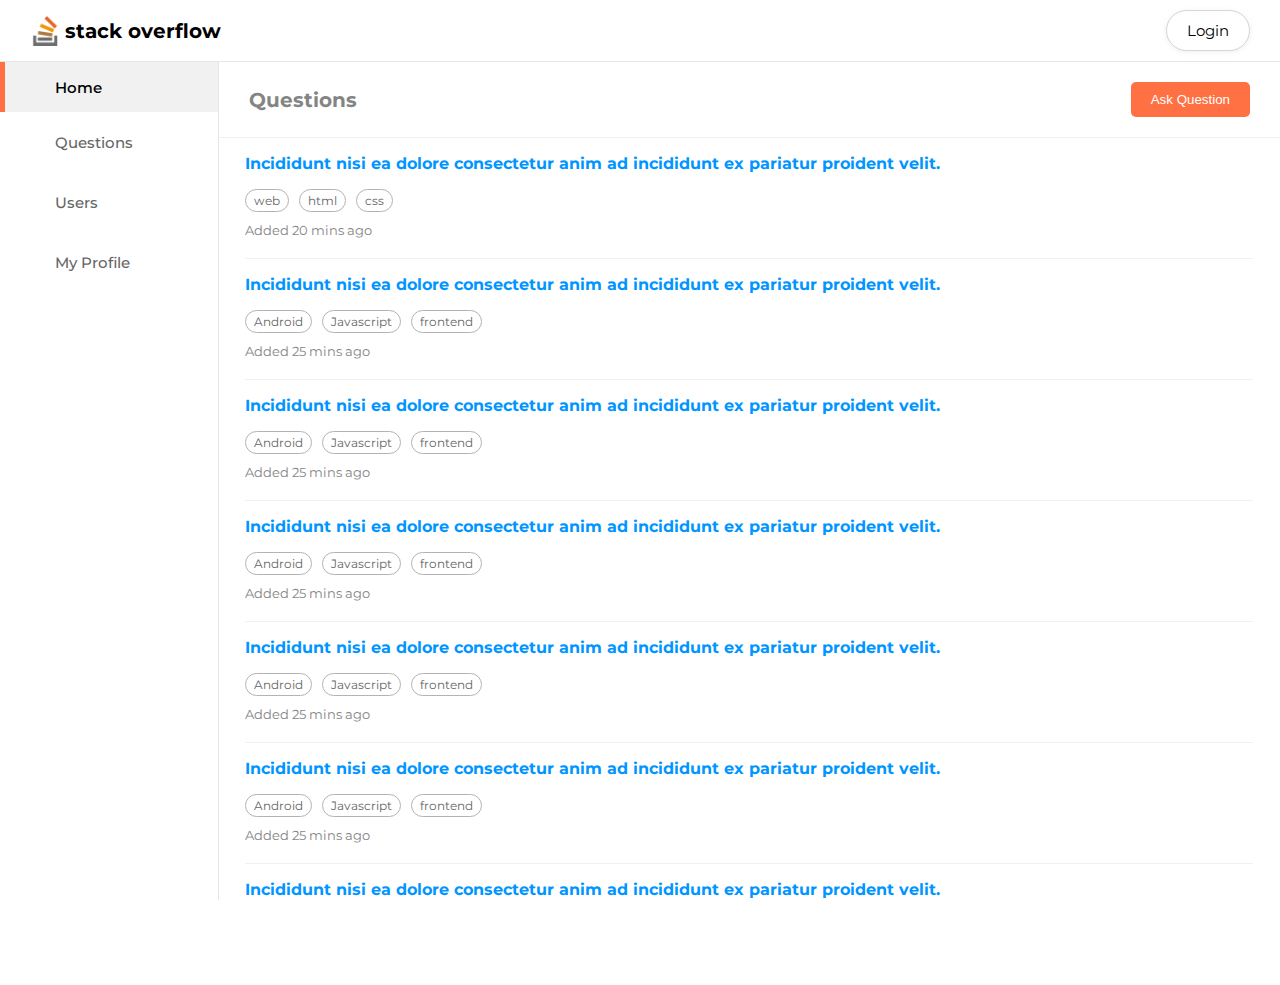
==== UI/index.html @ 1d4afc62 "[Feature #162620129] Added more sample questions" ====
<!DOCTYPE html>
    <head>
        <meta charset="utf-8">
        <meta http-equiv="X-UA-Compatible" content="IE=edge">
        <title>Stack Overflow Lite</title>
        <link rel="icon" type="image/png" href="/UI/images/logo.png" sizes="196x196">
        <meta name="viewport" content="width=device-width, initial-scale=1">

        <link rel="stylesheet" href="/UI/css/main.css">
        <link href="https://fonts.googleapis.com/css?family=Montserrat" rel="stylesheet">
        <link rel="stylesheet" href="https://use.fontawesome.com/releases/v5.5.0/css/all.css" integrity="sha384-B4dIYHKNBt8Bc12p+WXckhzcICo0wtJAoU8YZTY5qE0Id1GSseTk6S+L3BlXeVIU" crossorigin="anonymous">
    </head>

    <body>
        <div class="parent-dashboard flex flex-column fh fw">

            <div class="navbar fw box flex">
                <a class="nav-logo flex" href="#"> 
                    <img src="/UI/images/logo.png" alt="logo"> 
                    <span>Stack Overflow</span>
                </a>

                <a class="navbar-login" href="login.html">Login</a>
            </div>

           <div class="dashboard-container fw flex flex-row">
                <div class="side-nav fh">
                    <ul class="grid box">
                        <li class="side-nav-item nav-item-active">
                            <i class="fas fa-home"></i>
                            <span>Home</span>
                        </li>
    
                        <li class="side-nav-item">
                            <i class="fas fa-question-circle"></i>
                            <span>Questions</span>
                        </li>
    
                        <li class="side-nav-item">
                            <i class="fas fa-user"></i>
                            <span>Users</span>
                        </li>
    
                        <li class="side-nav-item">
                            <i class="fas fa-user-circle"></i>
                            <span>My Profile</span>
                        </li>
                    </ul>
                </div>

                <div class="dashboard box flex flex-column">
                    <div class="questions-bar flex flex-row fw box">
                        <span id="questions-title">Questions</span>
                        <button class="box" id="ask-question">Ask Question</button>
                    </div>

                    <div class="questions-container flex flex-column">
                        <div class="question-row">
                            <div class="question-details flex flex-column">
                                <p class="question-title">Incididunt nisi ea dolore consectetur anim ad incididunt ex pariatur proident velit.</p>
    
                                <div class="question-tags flex flex-row">
                                    <div class="question-tags flex flex-row">
                                        <span class="tag">web</span>
                                        <span class="tag">html</span>
                                        <span class="tag">css</span>
                                    </div>
                                </div>
    
                                <span class="question-time">Added 20 mins ago</span>
                            </div>
    
                            <div class="question-stats">
    
                            </div>
                        </div>

                        <div class="question-row">
                            <div class="question-details flex flex-column">
                                <p class="question-title">Incididunt nisi ea dolore consectetur anim ad incididunt ex pariatur proident velit.</p>
    
                                <div class="question-tags flex flex-row">
                                    <span class="tag">Android</span>
                                    <span class="tag">Javascript</span>
                                    <span class="tag">frontend</span>
                                </div>
    
                                <span class="question-time">Added 25 mins ago</span>
                            </div>
    
                            <div class="question-stats">
                                
                            </div>
                        </div>

                        <div class="question-row">
                            <div class="question-details flex flex-column">
                                <p class="question-title">Incididunt nisi ea dolore consectetur anim ad incididunt ex pariatur proident velit.</p>
    
                                <div class="question-tags flex flex-row">
                                    <span class="tag">Android</span>
                                    <span class="tag">Javascript</span>
                                    <span class="tag">frontend</span>
                                </div>
    
                                <span class="question-time">Added 25 mins ago</span>
                            </div>
    
                            <div class="question-stats">
                                
                            </div>
                        </div>

                        <div class="question-row">
                            <div class="question-details flex flex-column">
                                <p class="question-title">Incididunt nisi ea dolore consectetur anim ad incididunt ex pariatur proident velit.</p>
    
                                <div class="question-tags flex flex-row">
                                    <span class="tag">Android</span>
                                    <span class="tag">Javascript</span>
                                    <span class="tag">frontend</span>
                                </div>
    
                                <span class="question-time">Added 25 mins ago</span>
                            </div>
    
                            <div class="question-stats">
                                
                            </div>
                        </div>

                        <div class="question-row">
                            <div class="question-details flex flex-column">
                                <p class="question-title">Incididunt nisi ea dolore consectetur anim ad incididunt ex pariatur proident velit.</p>
    
                                <div class="question-tags flex flex-row">
                                    <span class="tag">Android</span>
                                    <span class="tag">Javascript</span>
                                    <span class="tag">frontend</span>
                                </div>
    
                                <span class="question-time">Added 25 mins ago</span>
                            </div>
    
                            <div class="question-stats">
                                
                            </div>
                        </div>

                        <div class="question-row">
                            <div class="question-details flex flex-column">
                                <p class="question-title">Incididunt nisi ea dolore consectetur anim ad incididunt ex pariatur proident velit.</p>
    
                                <div class="question-tags flex flex-row">
                                    <span class="tag">Android</span>
                                    <span class="tag">Javascript</span>
                                    <span class="tag">frontend</span>
                                </div>
    
                                <span class="question-time">Added 25 mins ago</span>
                            </div>
    
                            <div class="question-stats">
                                
                            </div>
                        </div>

                        <div class="question-row">
                            <div class="question-details flex flex-column">
                                <p class="question-title">Incididunt nisi ea dolore consectetur anim ad incididunt ex pariatur proident velit.</p>
    
                                <div class="question-tags flex flex-row">
                                    <span class="tag">Android</span>
                                    <span class="tag">Javascript</span>
                                    <span class="tag">frontend</span>
                                </div>
    
                                <span class="question-time">Added 25 mins ago</span>
                            </div>
    
                            <div class="question-stats">
                                
                            </div>
                        </div>
                    </div>
                </div>
           </div>
            
        </div>
    </body>
</html>
---- UI/css/main.css ----
html {
    margin: 0;
    padding: 0;
    height: 100%;
    overflow: hidden;
}

body {
    margin: 0;
    padding: 0;
    height: 100%;
    overflow: hidden;
    font-family: 'Montserrat', sans-serif;
}

/* .card {
    background: white;
    box-shadow: 2px 2px 2px 0 rgba(0, 0, 0, 0.171);
    border-radius: 3px;
} */

.flex {
    display: flex;
}

.grid {
    display: grid;
}

.flex-row {
    flex-direction: row;
}

.flex-column {
    flex-direction: column;
}

.fh {
    height: 100%;
}

.fw {
    width: 100%;
}

.box {
    box-sizing: border-box;
}

.landing-page {
    height: 100vh;
    width: 100%;
    display: flex;
    flex-direction: row;
}

#register-illustration {
    height: 100%;
    flex: 60%;
    padding: 100px;
    box-sizing: border-box;
}

#register-illustration img {
    width: 100%;
    margin: auto;
}

.landing-details {
    flex: 40%;
    height: 100%;
    padding: 10px;
    display: flex;
    flex-direction: column;
    justify-content: center;
    /* background-color: #f1f1f1; */
    box-sizing: border-box;
    overflow: hidden;
}

.landing-details-logo {
    display: flex;
    flex-direction: row;
    align-items: center;
    height: fit-content;
}

.landing-details-logo img {
    width: 30px;
    height: 30px;
}

.landing-details-logo span {
    height: fit-content;
    line-height: 0.5em;
    flex: 1;
    margin-left: 10px;
    font-size: 25px;
    font-weight: bold;
    color: #0095ff
}

.landing-details p {
    color: #666666;
    line-height: 1.5em;
    margin: 30px 20px 30px 0;
}

.details-form {
    width: 100%;
    display: grid;
}

.details-form-title {
    font-weight: bold;
    margin: 0 auto 15px auto;
    text-transform: capitalize;
    opacity: 0.9;
}

.form-input {
    padding: 5px;
    margin: 5px;
    box-sizing: border-box;
    display: flex;
    align-items: center;
    color: #666666;
    border-bottom: 1px solid #e6e6e6;
}

.form-input i {
    font-size: 20px;
    opacity: 0.8;
}

.form-input input {
    padding: 5px;
    font-size: 15px;
    margin-left: 10px;
    background: none;
    border: none;
    flex: 1;
}

.form-input input:focus{
    outline: none;
}

.form-input:last-child {
    border-bottom: none;
}

.landing-card {
    width: 85%;
    padding: 20px 10px;
    box-sizing: border-box;
    display: grid;
    background: white;
    box-shadow: 0 0 10px 2px rgba(0, 0, 0, 0.171);
    border-radius: 3px;
}

.details-form button {
    margin-top: 10px;
    padding: 10px;
    box-sizing: border-box;
    color: white;
    background: #0095ff;
    border: none;
    border-radius: 0.25rem;
    font-weight: bold;
}

.details-form button:hover {
    opacity: 0.9;
}

.details-form-account {
    margin-top: 20px;
    margin-right: auto;
    margin-left: auto;
    font-size: 15px;
    color: #666666;
}

.details-form-account a {
    text-decoration: none;
    color: #0095ff;
    font-weight: bold;
}

.navbar {
    height: 70px;
    padding: 10px;
    align-items: center;
    z-index: 5;
    border-bottom: 1px solid #e6e6e6;
    /* box-shadow: 5px 0 5px 2px rgba(0, 0, 0, 0.144); */
}

.nav-logo {
    align-items: center;
    text-decoration: none;
    flex: 1;
    margin-left: 20px;
}

.nav-logo img {
    height: 30px;
    width: 30px;
}

.nav-logo span {
    margin-left: 5px;
    font-size: 20px;
    color: black;
    font-weight: bold;
    text-transform: lowercase;
}

.navbar-login {
    border-width: 1px;
    border-style: solid;
    border-color: rgb(214, 212, 212);
    border-image: initial;
    border-radius: 50px;
    margin-right: 20px;
    padding: 10px 20px;
    background: white;
    font-weight: 400;
    font-size: 15px;
    color: black;
    text-decoration: none;
    box-shadow: rgba(165, 147, 147, 0) 0px 3px 1px -2px, rgba(181, 168, 168, 0) 0px 2px 2px 0px, rgba(162, 150, 150, 0.15) 0px 1px 5px 0px;
}

.dashboard-container {
    flex: 1;
}

.side-nav {
    width: 17%;
    border-right: 1px solid #e6e6e6;
    /* box-shadow: 0 8px 5px 3px rgba(0, 0, 0, 0.144); */
}

.side-nav ul {
    list-style: none;
    width: 100%;
    margin: 0;
    padding: 0;
}

.side-nav-item {
    width: 100%;
    height: 50px;
    margin: 5px 0;
    padding: 10px;
    box-sizing: border-box;
    display: flex;
    flex-direction: row;
    align-items: center;
    color: #666666;
    font-weight: 500;
    border-left: 5px solid white;
}

.side-nav ul > li:first-child {
    margin: 0;
}

.side-nav-item i {
    font-size: 20px;
    width: 30px;
    opacity: 0.6;
}

.side-nav-item span {
    text-transform: capitalize;
    margin-left: 10px;
    font-size: 15px;
    flex: 1;
}

.side-nav-item:hover {
    background-color: rgb(244, 247, 249);
}

.nav-item-active {
    color: black;
    border-left: 5px solid #ff7043;
    background-color: #f1f1f1;
    font-weight: 550;
}

.nav-item-active > i {
    color: black;
    opacity: 1;
}

.dashboard {
    flex: 1;
    height: 100%;
    width: 100%;
    overflow-y: scroll;
}

.questions-bar {
    padding: 20px 30px;
    align-items: center;
    height: fit-content;
    border-bottom: 1px solid #f2f2f2;
}

#questions-title {
    font-size: 20px;
    opacity: 0.8;
    color: #666666;
    font-weight: bold;
    flex: 1;
}

#ask-question {
    background-color: #ff7043;
    padding: 10px 20px;
    border-radius: 5px;
    color: white;
    border: none;
    height: fit-content;
}

#ask-question:hover {
    background-color: #f4511e;
}

.question-row {
    width: 95%;
    height: fit-content;
    margin: 0 auto;
    padding-bottom: 20px;
    border-bottom: 1px solid #f1f1f1;
}

.question-details {
    flex: 1;
}

.question-title {
    color: #0095ff;
    font-weight: bold;
    font-size: 16px;
    height: fit-content;
}

.tag {
    font-size: 12px;
    color: #666666;
    border: 1px solid #b3b3b3;
    margin: 0 5px;
    padding: 3px 8px;
    border-radius: 50px;
}

.tag:first-child {
    margin-left: 0;
}

.question-time {
    font-size: 13px;
    color: #666666;
    opacity: 0.8;
    margin-top: 10px;
}
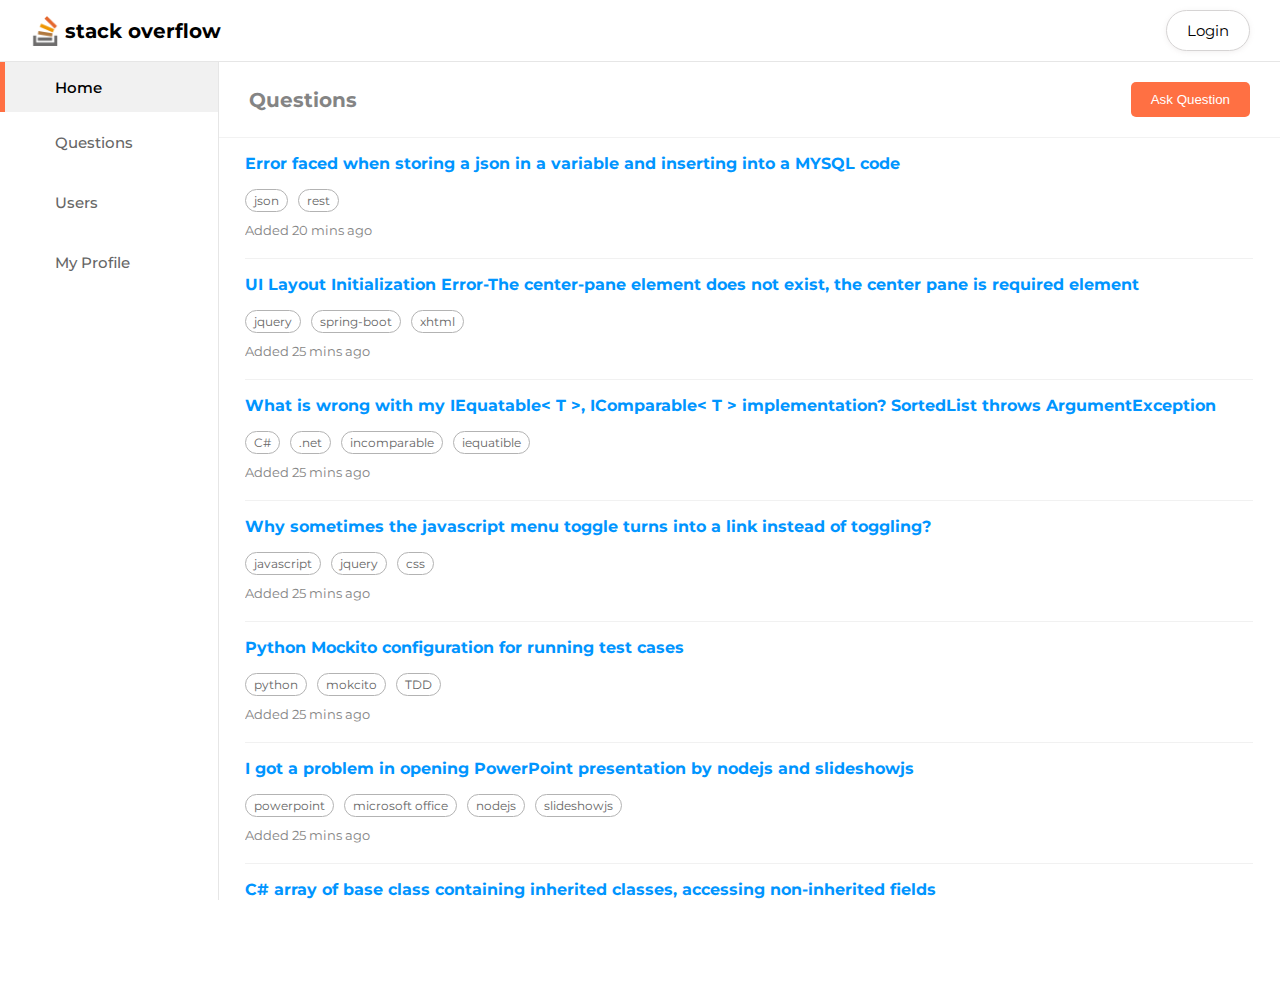
==== commit 7cbcfb34: "[Feature #162620129] Updated sample questions" ====
--- a/UI/index.html
+++ b/UI/index.html
@@ -57,32 +57,28 @@
                     <div class="questions-container flex flex-column">
                         <div class="question-row">
                             <div class="question-details flex flex-column">
-                                <p class="question-title">Incididunt nisi ea dolore consectetur anim ad incididunt ex pariatur proident velit.</p>
+                                <p class="question-title">Error faced when storing a json in a variable and inserting into a MYSQL code</p>
     
                                 <div class="question-tags flex flex-row">
                                     <div class="question-tags flex flex-row">
-                                        <span class="tag">web</span>
-                                        <span class="tag">html</span>
-                                        <span class="tag">css</span>
+                                        <span class="tag">json</span>
+                                        <span class="tag">rest</span>
                                     </div>
                                 </div>
     
                                 <span class="question-time">Added 20 mins ago</span>
                             </div>
     
-                            <div class="question-stats">
-    
-                            </div>
                         </div>
 
                         <div class="question-row">
                             <div class="question-details flex flex-column">
-                                <p class="question-title">Incididunt nisi ea dolore consectetur anim ad incididunt ex pariatur proident velit.</p>
+                                <p class="question-title">UI Layout Initialization Error-The center-pane element does not exist, the center pane is required element</p>
     
                                 <div class="question-tags flex flex-row">
-                                    <span class="tag">Android</span>
-                                    <span class="tag">Javascript</span>
-                                    <span class="tag">frontend</span>
+                                    <span class="tag">jquery</span>
+                                    <span class="tag">spring-boot</span>
+                                    <span class="tag">xhtml</span>
                                 </div>
     
                                 <span class="question-time">Added 25 mins ago</span>
@@ -95,12 +91,13 @@
 
                         <div class="question-row">
                             <div class="question-details flex flex-column">
-                                <p class="question-title">Incididunt nisi ea dolore consectetur anim ad incididunt ex pariatur proident velit.</p>
+                                <p class="question-title">What is wrong with my IEquatable< T >, IComparable< T > implementation? SortedList throws ArgumentException</p>
     
                                 <div class="question-tags flex flex-row">
-                                    <span class="tag">Android</span>
-                                    <span class="tag">Javascript</span>
-                                    <span class="tag">frontend</span>
+                                    <span class="tag">C#</span>
+                                    <span class="tag">.net</span>
+                                    <span class="tag">incomparable</span>
+                                    <span class="tag">iequatible</span>
                                 </div>
     
                                 <span class="question-time">Added 25 mins ago</span>
@@ -113,12 +110,12 @@
 
                         <div class="question-row">
                             <div class="question-details flex flex-column">
-                                <p class="question-title">Incididunt nisi ea dolore consectetur anim ad incididunt ex pariatur proident velit.</p>
+                                <p class="question-title">Why sometimes the javascript menu toggle turns into a link instead of toggling?</p>
     
                                 <div class="question-tags flex flex-row">
-                                    <span class="tag">Android</span>
-                                    <span class="tag">Javascript</span>
-                                    <span class="tag">frontend</span>
+                                    <span class="tag">javascript</span>
+                                    <span class="tag">jquery</span>
+                                    <span class="tag">css</span>
                                 </div>
     
                                 <span class="question-time">Added 25 mins ago</span>
@@ -131,12 +128,12 @@
 
                         <div class="question-row">
                             <div class="question-details flex flex-column">
-                                <p class="question-title">Incididunt nisi ea dolore consectetur anim ad incididunt ex pariatur proident velit.</p>
+                                <p class="question-title">Python Mockito configuration for running test cases</p>
     
                                 <div class="question-tags flex flex-row">
-                                    <span class="tag">Android</span>
-                                    <span class="tag">Javascript</span>
-                                    <span class="tag">frontend</span>
+                                    <span class="tag">python</span>
+                                    <span class="tag">mokcito</span>
+                                    <span class="tag">TDD</span>
                                 </div>
     
                                 <span class="question-time">Added 25 mins ago</span>
@@ -149,12 +146,13 @@
 
                         <div class="question-row">
                             <div class="question-details flex flex-column">
-                                <p class="question-title">Incididunt nisi ea dolore consectetur anim ad incididunt ex pariatur proident velit.</p>
+                                <p class="question-title">I got a problem in opening PowerPoint presentation by nodejs and slideshowjs</p>
     
                                 <div class="question-tags flex flex-row">
-                                    <span class="tag">Android</span>
-                                    <span class="tag">Javascript</span>
-                                    <span class="tag">frontend</span>
+                                    <span class="tag">powerpoint</span>
+                                    <span class="tag">microsoft office</span>
+                                    <span class="tag">nodejs</span>
+                                    <span class="tag">slideshowjs</span>
                                 </div>
     
                                 <span class="question-time">Added 25 mins ago</span>
@@ -167,12 +165,14 @@
 
                         <div class="question-row">
                             <div class="question-details flex flex-column">
-                                <p class="question-title">Incididunt nisi ea dolore consectetur anim ad incididunt ex pariatur proident velit.</p>
+                                <p class="question-title">C# array of base class containing inherited classes, accessing non-inherited fields</p>
     
                                 <div class="question-tags flex flex-row">
-                                    <span class="tag">Android</span>
-                                    <span class="tag">Javascript</span>
-                                    <span class="tag">frontend</span>
+                                    <span class="tag">arrays</span>
+                                    <span class="tag">class</span>
+                                    <span class="tag">inheritance</span>
+                                    <span class="tag">C#</span>
+                                    <span class="tag">abstract class</span>
                                 </div>
     
                                 <span class="question-time">Added 25 mins ago</span>
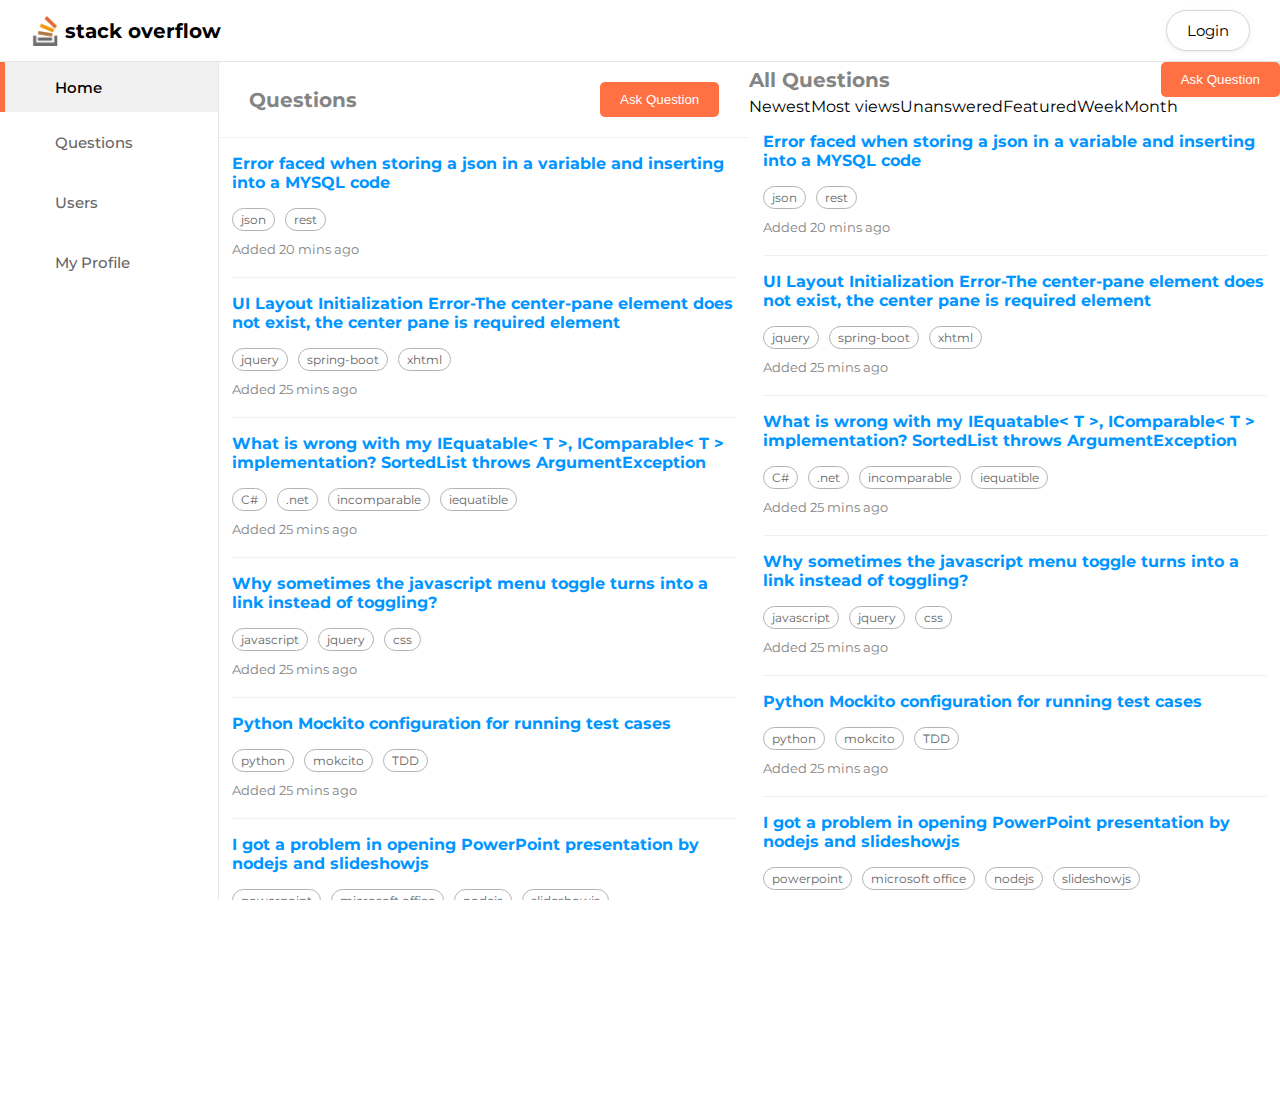
==== commit d3fcd04c: "[Feature #162620129] Created all questions dashboard UI" ====
--- a/UI/index.html
+++ b/UI/index.html
@@ -9,6 +9,7 @@
         <link rel="stylesheet" href="/UI/css/main.css">
         <link href="https://fonts.googleapis.com/css?family=Montserrat" rel="stylesheet">
         <link rel="stylesheet" href="https://use.fontawesome.com/releases/v5.5.0/css/all.css" integrity="sha384-B4dIYHKNBt8Bc12p+WXckhzcICo0wtJAoU8YZTY5qE0Id1GSseTk6S+L3BlXeVIU" crossorigin="anonymous">
+        <script src="/UI/js/main.js"></script>
     </head>
 
     <body>
@@ -26,12 +27,12 @@
            <div class="dashboard-container fw flex flex-row">
                 <div class="side-nav fh">
                     <ul class="grid box">
-                        <li class="side-nav-item nav-item-active">
+                        <li class="side-nav-item nav-item-active" id="home-nav" onclick="toggleDashboard(this.id)">
                             <i class="fas fa-home"></i>
                             <span>Home</span>
                         </li>
     
-                        <li class="side-nav-item">
+                        <li class="side-nav-item" id="qs-nav" onclick="toggleDashboard(this.id)">
                             <i class="fas fa-question-circle"></i>
                             <span>Questions</span>
                         </li>
@@ -48,12 +49,160 @@
                     </ul>
                 </div>
 
-                <div class="dashboard box flex flex-column">
+                <div class="dashboard box flex flex-column" id="home-dashboard">
                     <div class="questions-bar flex flex-row fw box">
                         <span id="questions-title">Questions</span>
                         <button class="box" id="ask-question">Ask Question</button>
                     </div>
 
+                    <div class="questions-container flex flex-column">
+                        <div class="question-row">
+                            <div class="question-details flex flex-column">
+                                <p class="question-title">Error faced when storing a json in a variable and inserting into a MYSQL code</p>
+    
+                                <div class="question-tags flex flex-row">
+                                    <div class="question-tags flex flex-row">
+                                        <span class="tag">json</span>
+                                        <span class="tag">rest</span>
+                                    </div>
+                                </div>
+    
+                                <span class="question-time">Added 20 mins ago</span>
+                            </div>
+    
+                        </div>
+
+                        <div class="question-row">
+                            <div class="question-details flex flex-column">
+                                <p class="question-title">UI Layout Initialization Error-The center-pane element does not exist, the center pane is required element</p>
+    
+                                <div class="question-tags flex flex-row">
+                                    <span class="tag">jquery</span>
+                                    <span class="tag">spring-boot</span>
+                                    <span class="tag">xhtml</span>
+                                </div>
+    
+                                <span class="question-time">Added 25 mins ago</span>
+                            </div>
+    
+                            <div class="question-stats">
+                                
+                            </div>
+                        </div>
+
+                        <div class="question-row">
+                            <div class="question-details flex flex-column">
+                                <p class="question-title">What is wrong with my IEquatable< T >, IComparable< T > implementation? SortedList throws ArgumentException</p>
+    
+                                <div class="question-tags flex flex-row">
+                                    <span class="tag">C#</span>
+                                    <span class="tag">.net</span>
+                                    <span class="tag">incomparable</span>
+                                    <span class="tag">iequatible</span>
+                                </div>
+    
+                                <span class="question-time">Added 25 mins ago</span>
+                            </div>
+    
+                            <div class="question-stats">
+                                
+                            </div>
+                        </div>
+
+                        <div class="question-row">
+                            <div class="question-details flex flex-column">
+                                <p class="question-title">Why sometimes the javascript menu toggle turns into a link instead of toggling?</p>
+    
+                                <div class="question-tags flex flex-row">
+                                    <span class="tag">javascript</span>
+                                    <span class="tag">jquery</span>
+                                    <span class="tag">css</span>
+                                </div>
+    
+                                <span class="question-time">Added 25 mins ago</span>
+                            </div>
+    
+                            <div class="question-stats">
+                                
+                            </div>
+                        </div>
+
+                        <div class="question-row">
+                            <div class="question-details flex flex-column">
+                                <p class="question-title">Python Mockito configuration for running test cases</p>
+    
+                                <div class="question-tags flex flex-row">
+                                    <span class="tag">python</span>
+                                    <span class="tag">mokcito</span>
+                                    <span class="tag">TDD</span>
+                                </div>
+    
+                                <span class="question-time">Added 25 mins ago</span>
+                            </div>
+    
+                            <div class="question-stats">
+                                
+                            </div>
+                        </div>
+
+                        <div class="question-row">
+                            <div class="question-details flex flex-column">
+                                <p class="question-title">I got a problem in opening PowerPoint presentation by nodejs and slideshowjs</p>
+    
+                                <div class="question-tags flex flex-row">
+                                    <span class="tag">powerpoint</span>
+                                    <span class="tag">microsoft office</span>
+                                    <span class="tag">nodejs</span>
+                                    <span class="tag">slideshowjs</span>
+                                </div>
+    
+                                <span class="question-time">Added 25 mins ago</span>
+                            </div>
+    
+                            <div class="question-stats">
+                                
+                            </div>
+                        </div>
+
+                        <div class="question-row">
+                            <div class="question-details flex flex-column">
+                                <p class="question-title">C# array of base class containing inherited classes, accessing non-inherited fields</p>
+    
+                                <div class="question-tags flex flex-row">
+                                    <span class="tag">arrays</span>
+                                    <span class="tag">class</span>
+                                    <span class="tag">inheritance</span>
+                                    <span class="tag">C#</span>
+                                    <span class="tag">abstract class</span>
+                                </div>
+    
+                                <span class="question-time">Added 25 mins ago</span>
+                            </div>
+    
+                            <div class="question-stats">
+                                
+                            </div>
+                        </div>
+                    </div>
+                </div>
+
+                <div class="dashboard box none flex-column" id="questions-dashboard">
+                    <div class="all-questions-bar flex flex-column fw box">
+                        <div class="flex flex-row fw box" style="align-items:center">
+                            <span id="questions-title">All Questions</span>
+                            <button class="box" id="ask-question">Ask Question</button>
+                        </div>
+
+                        <div class="all-questions-toggle flex flex-row">
+                            <span class="box all-questions-toggle-active">Newest</span>
+                            <span class="box">Most views</span>
+                            <span class="box">Unanswered</span>
+                            <span class="box">Featured</span>
+                            <span class="box">Week</span>
+                            <span class="box">Month</span>
+                        </div>
+                    </div>
+                    
                     <div class="questions-container flex flex-column">
                         <div class="question-row">
                             <div class="question-details flex flex-column">
--- a/UI/css/main.css
+++ b/UI/css/main.css
@@ -333,12 +333,22 @@
     background-color: #f4511e;
 }
 
+.questions-container {
+    flex: 1;
+    /* background: maroon; */
+}
+
 .question-row {
     width: 95%;
     height: fit-content;
+    align-items: center;
     margin: 0 auto;
     padding-bottom: 20px;
+    box-sizing: border-box;
     border-bottom: 1px solid #f1f1f1;
+    /* display: flex; */
+    flex-direction: row;
+    /* background-color: pink; */
 }
 
 .question-details {
@@ -373,4 +383,29 @@
 }
 
 
-
+.question-stats {
+    align-items: center;
+    height: fit-content;
+    width: 25%;
+    background: rebeccapurple;
+    justify-content: center;
+}
+
+.stat {
+    height: fit-content;
+    margin: 0 10px;
+    background: red;
+    align-items: center;
+}
+
+.stat h3 {
+    background: green;
+    margin: 0;
+}
+
+.stat span {
+    background: blue;
+    margin-top: 10px;
+}
+
+
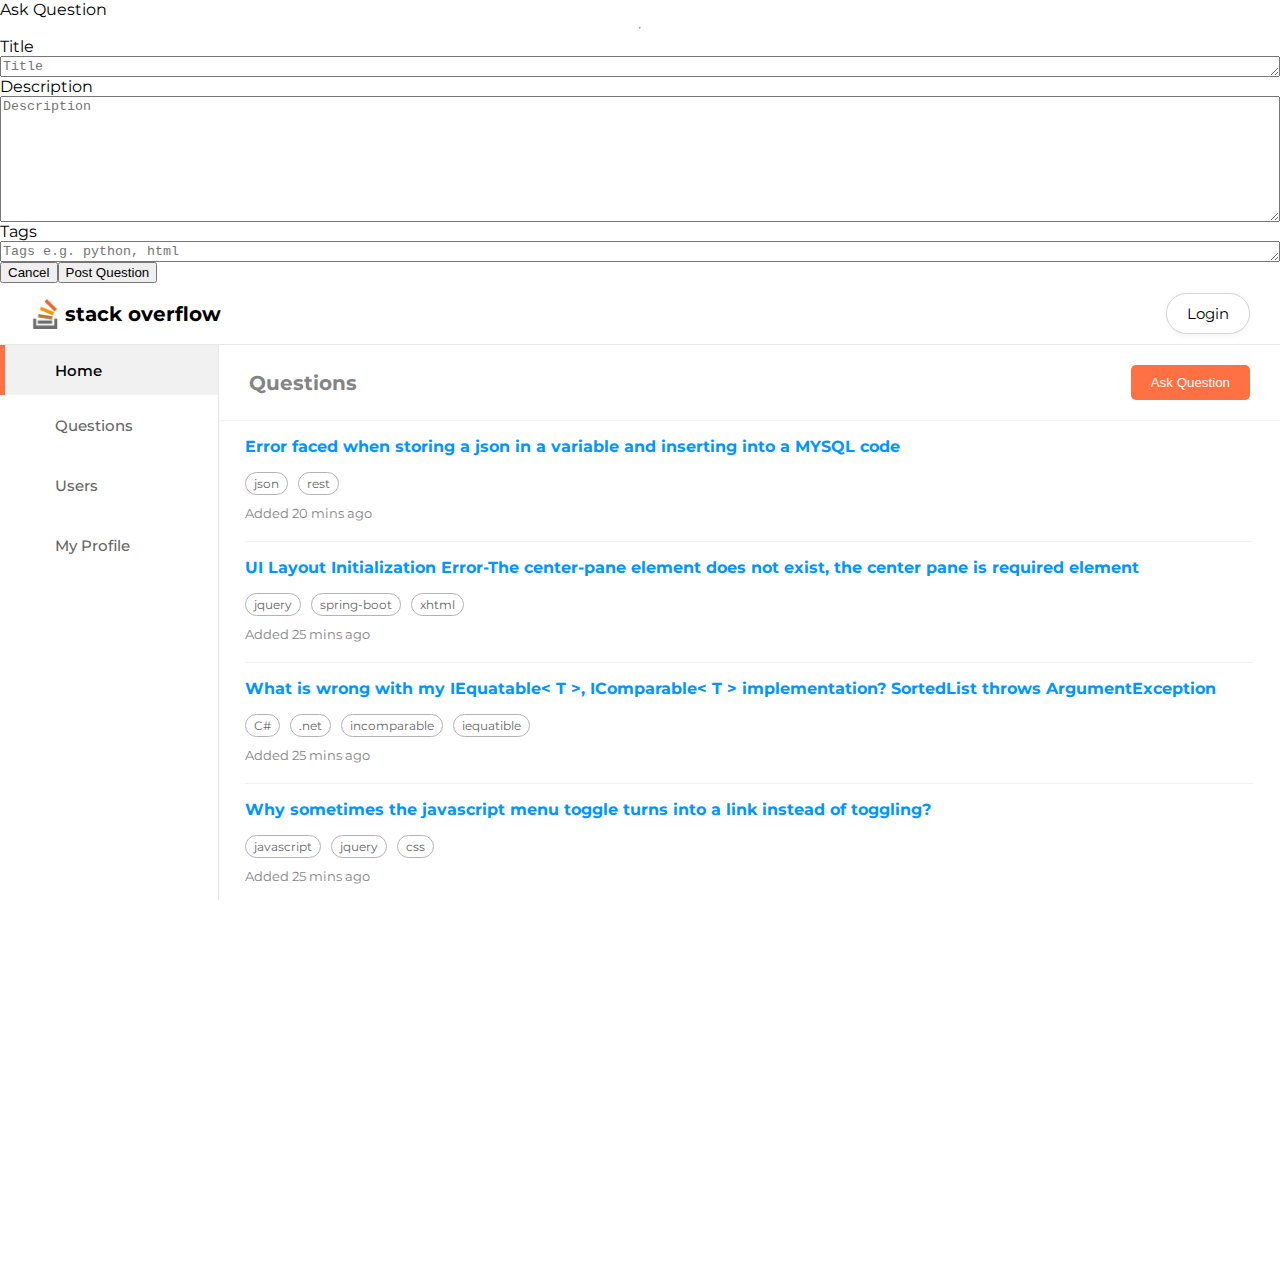
==== commit dcc0c427: "[Feature #162574145] Created the dialog to input question details" ====
--- a/UI/index.html
+++ b/UI/index.html
@@ -14,6 +14,34 @@
 
     <body>
         <div class="parent-dashboard flex flex-column fh fw">
+            <div class="modal" id="modal">
+                <div class="post-question-dialog flex flex-column">
+                    <span class="title">Ask Question</span>
+
+                    <hr>
+
+                    <div class="grid fw">
+                        <span>Title</span>
+                        <textarea name="title" id="title-input" rows="1" placeholder="Title"></textarea>
+                    </div>
+
+                    <div class="grid fw">
+                        <span>Description</span>
+                        <textarea name="title" id="description-input" rows="8" placeholder="Description"></textarea>
+                    </div>
+
+                    <div class="grid fw">
+                        <span>Tags</span>
+                        <textarea name="title" id="title-input" rows="1" placeholder="Tags e.g. python, html"></textarea>
+                    </div>
+
+                    <div class="modal-actions flex flex-row">
+                        <button id="dialog-cancel" class="box">Cancel</button>
+                        <button id="dialog-submit" class="box">Post Question</button>
+                    </div>
+
+                </div>
+            </div>
 
             <div class="navbar fw box flex">
                 <a class="nav-logo flex" href="#"> 
@@ -52,7 +80,7 @@
                 <div class="dashboard box flex flex-column" id="home-dashboard">
                     <div class="questions-bar flex flex-row fw box">
                         <span id="questions-title">Questions</span>
-                        <button class="box" id="ask-question">Ask Question</button>
+                        <button class="box" id="ask-question" onclick="showAskQuestionDialog()">Ask Question</button>
                     </div>
 
                     <div class="questions-container flex flex-column">
@@ -190,7 +218,7 @@
                     <div class="all-questions-bar flex flex-column fw box">
                         <div class="flex flex-row fw box" style="align-items:center">
                             <span id="questions-title">All Questions</span>
-                            <button class="box" id="ask-question">Ask Question</button>
+                            <button class="box" id="ask-question" onclick="showAskQuestionDialog()">Ask Question</button>
                         </div>
 
                         <div class="all-questions-toggle flex flex-row">
@@ -336,5 +364,6 @@
            </div>
             
         </div>
+
     </body>
 </html>--- a/UI/css/main.css
+++ b/UI/css/main.css
@@ -21,6 +21,10 @@
 
 .flex {
     display: flex;
+}
+
+.none {
+    display: none;
 }
 
 .grid {
@@ -282,7 +286,7 @@
     flex: 1;
 }
 
-.side-nav-item:hover {
+.side-nav-item:hover:not(.nav-item-active) {
     background-color: rgb(244, 247, 249);
 }
 
@@ -310,6 +314,42 @@
     align-items: center;
     height: fit-content;
     border-bottom: 1px solid #f2f2f2;
+}
+
+.all-questions-bar {
+    padding: 20px 30px; 
+    height: fit-content;
+    /* width: fit-content; */
+    border-bottom: 1px solid #f2f2f2;
+}
+
+.all-questions-toggle {
+    border: 1px solid #b3b3b3;
+    border-radius: 5px;
+    width: fit-content;
+    color: #666666;
+    font-size: 14px;
+    margin-top: 15px;
+    overflow: hidden;
+}
+
+.all-questions-toggle span {
+    padding: 5px 10px;
+    border-right: 1px solid #b3b3b3;
+    margin: 0;
+}
+
+.all-questions-toggle > span:last-child {
+    border-right: none;
+}
+
+.all-questions-toggle span:hover:not(.all-questions-toggle-active) {
+    background-color: #f1f1f1;
+}
+
+.all-questions-toggle-active {
+    background-color: #e6e6e6;
+    color: black;
 }
 
 #questions-title {
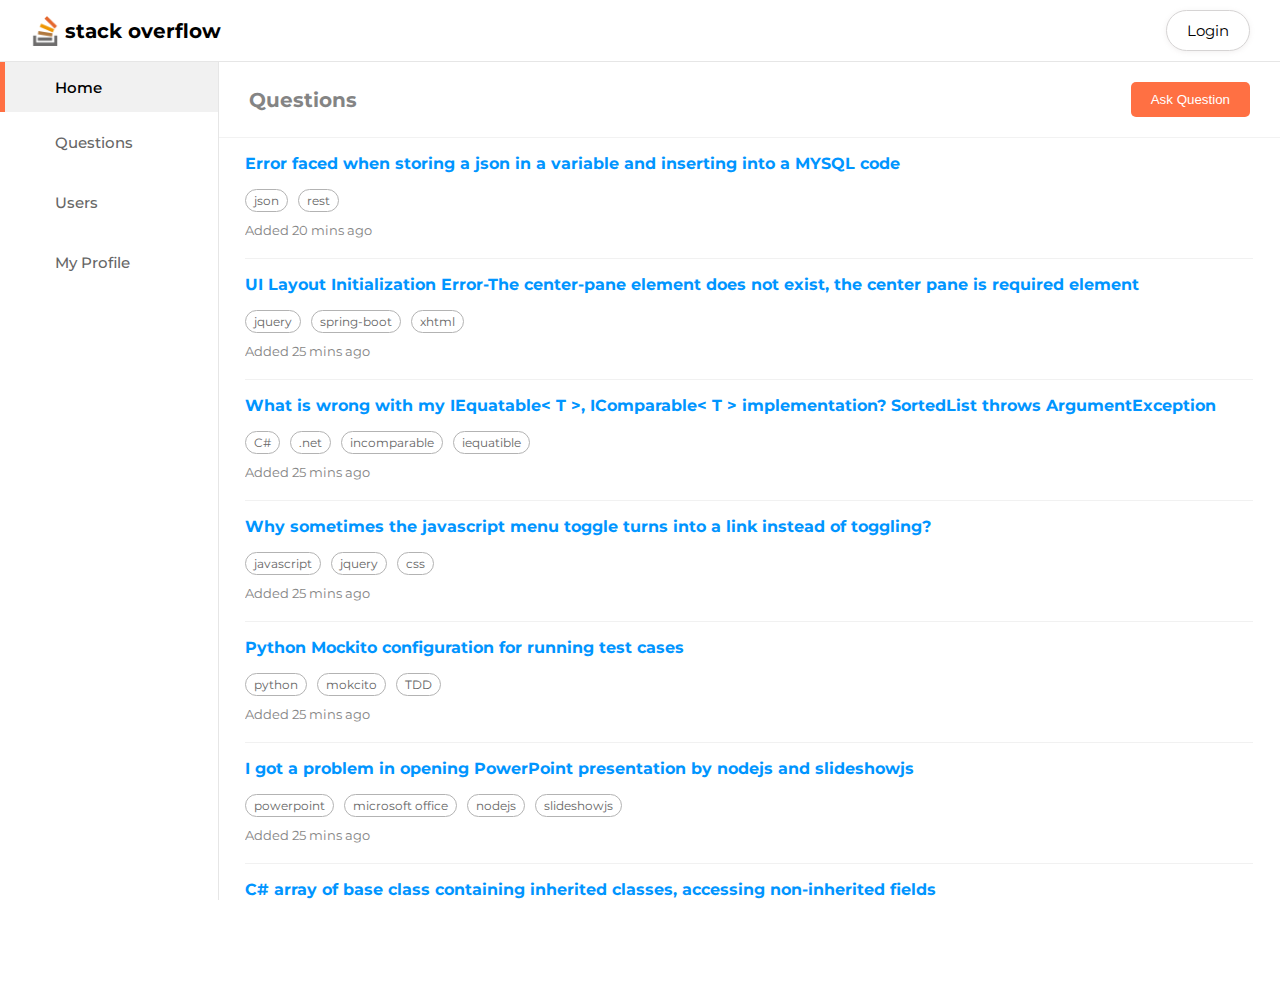
==== commit 8ddad69d: "[Finishes #162658583] Fixed the UI styling" ====
--- a/UI/index.html
+++ b/UI/index.html
@@ -3,13 +3,13 @@
         <meta charset="utf-8">
         <meta http-equiv="X-UA-Compatible" content="IE=edge">
         <title>Stack Overflow Lite</title>
-        <link rel="icon" type="image/png" href="/UI/images/logo.png" sizes="196x196">
+        <link rel="icon" type="image/png" href="images/logo.png" sizes="196x196">
         <meta name="viewport" content="width=device-width, initial-scale=1">
 
-        <link rel="stylesheet" href="/UI/css/main.css">
+        <link rel="stylesheet" href="css/main.css">
         <link href="https://fonts.googleapis.com/css?family=Montserrat" rel="stylesheet">
         <link rel="stylesheet" href="https://use.fontawesome.com/releases/v5.5.0/css/all.css" integrity="sha384-B4dIYHKNBt8Bc12p+WXckhzcICo0wtJAoU8YZTY5qE0Id1GSseTk6S+L3BlXeVIU" crossorigin="anonymous">
-        <script src="/UI/js/main.js"></script>
+        <script src="js/main.js"></script>
     </head>
 
     <body>
--- a/UI/css/main.css
+++ b/UI/css/main.css
@@ -11,6 +11,7 @@
     height: 100%;
     overflow: hidden;
     font-family: 'Montserrat', sans-serif;
+    position: relative;
 }
 
 /* .card {
@@ -306,7 +307,7 @@
     flex: 1;
     height: 100%;
     width: 100%;
-    overflow-y: scroll;
+    overflow-y: auto;
 }
 
 .questions-bar {
@@ -448,4 +449,96 @@
     margin-top: 10px;
 }
 
-
+.modal {
+    display: none;
+    position: fixed;
+    z-index: 99;
+    padding-top: 50px;
+    left: 0;
+    right: 0;
+    width: 100%;
+    height: 100%;
+    overflow: auto;
+    background-color: rgb(0,0,0);
+    background-color: rgba(0, 0, 0, 0.466);
+}
+
+.post-question-dialog {
+    background-color: white;
+    border-radius: 5px;
+    padding: 20px;
+    box-sizing: border-box;
+    border: 1px solid #888;
+    width: 60%;
+    margin:  0 auto;
+    justify-content: center;
+    align-items: center;
+    position: relative;
+}
+
+.post-question-dialog .title {
+    font-weight: bold;
+    opacity: 0.8;
+}
+
+.post-question-dialog hr {
+    height: 0;
+    width: 100%;
+    border-width: 1px 0 0;
+    border-color: gainsboro;
+    opacity: 0.6;
+    margin: 20px 0;
+}
+
+.post-question-dialog div span {
+    font-weight: bold;
+    opacity: 0.8;
+}
+
+.post-question-dialog div textarea {
+    width: 100%;
+    padding: 10px;
+    font-size: 15px;
+    line-height: 1.3em;
+    box-sizing: border-box;
+    border-radius: 0.25rem;
+    margin: 10px 0 20px 0;
+    color: #495057;
+    
+}
+
+.post-question-dialog div textarea::placeholder {
+    opacity: 0.7;
+}
+
+    /* .modal-actions {
+        justify-self: right;
+    } */
+
+.modal-actions button {
+    margin: 0 10px;
+}
+
+#dialog-cancel {
+    border: none;
+    background: none;
+    font-size: 15px;
+    opacity: 0.7;
+    padding: 10px;
+}
+
+#dialog-submit {
+    padding: 10px 20px;
+    background-color: #0095ff;
+    border: none;
+    border-radius: 0.25rem;
+    color: white;
+}
+
+#dialog-submit:hover {
+    opacity: 0.8;
+}
+
+#title-input {
+    resize: none;
+}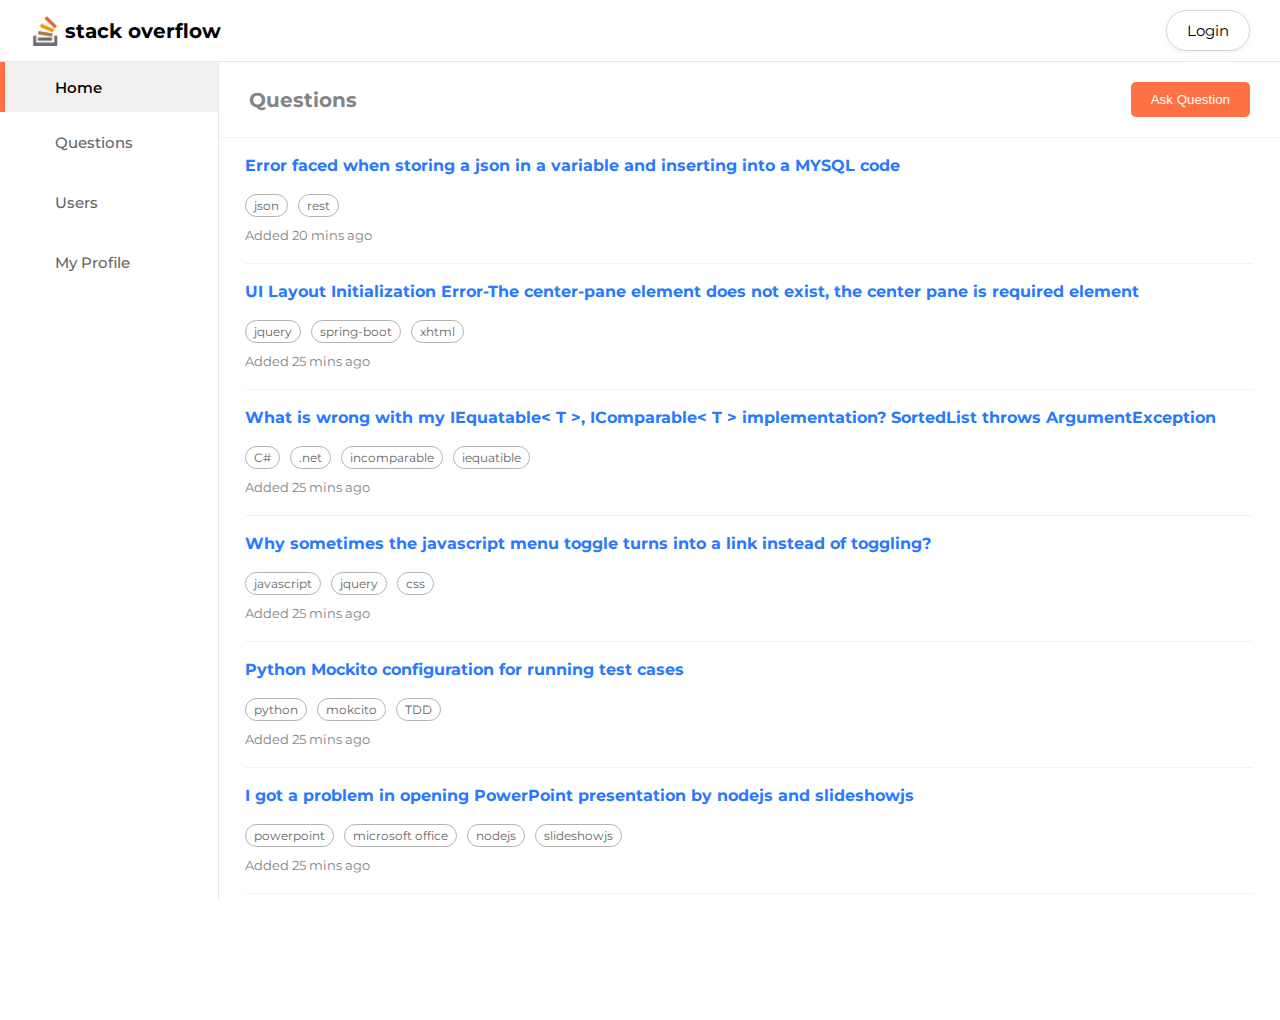
==== commit 9fd8e50a: "[Start #162574256] Added delete button to question" ====
--- a/UI/index.html
+++ b/UI/index.html
@@ -45,7 +45,7 @@
 
             <div class="navbar fw box flex">
                 <a class="nav-logo flex" href="#"> 
-                    <img src="/UI/images/logo.png" alt="logo"> 
+                    <img src="images/logo.png" alt="logo"> 
                     <span>Stack Overflow</span>
                 </a>
 
@@ -80,13 +80,13 @@
                 <div class="dashboard box flex flex-column" id="home-dashboard">
                     <div class="questions-bar flex flex-row fw box">
                         <span id="questions-title">Questions</span>
-                        <button class="box" id="ask-question" onclick="showAskQuestionDialog()">Ask Question</button>
+                        <button class="box question-button" onclick="showAskQuestionDialog()">Ask Question</button>
                     </div>
 
                     <div class="questions-container flex flex-column">
                         <div class="question-row">
                             <div class="question-details flex flex-column">
-                                <p class="question-title">Error faced when storing a json in a variable and inserting into a MYSQL code</p>
+                                <p class="question-title" onclick="showAnswers()">Error faced when storing a json in a variable and inserting into a MYSQL code</p>
     
                                 <div class="question-tags flex flex-row">
                                     <div class="question-tags flex flex-row">
@@ -102,7 +102,7 @@
 
                         <div class="question-row">
                             <div class="question-details flex flex-column">
-                                <p class="question-title">UI Layout Initialization Error-The center-pane element does not exist, the center pane is required element</p>
+                                <p class="question-title" onclick="showAnswers()">UI Layout Initialization Error-The center-pane element does not exist, the center pane is required element</p>
     
                                 <div class="question-tags flex flex-row">
                                     <span class="tag">jquery</span>
@@ -120,7 +120,7 @@
 
                         <div class="question-row">
                             <div class="question-details flex flex-column">
-                                <p class="question-title">What is wrong with my IEquatable< T >, IComparable< T > implementation? SortedList throws ArgumentException</p>
+                                <p class="question-title" onclick="showAnswers()">What is wrong with my IEquatable< T >, IComparable< T > implementation? SortedList throws ArgumentException</p>
     
                                 <div class="question-tags flex flex-row">
                                     <span class="tag">C#</span>
@@ -139,7 +139,7 @@
 
                         <div class="question-row">
                             <div class="question-details flex flex-column">
-                                <p class="question-title">Why sometimes the javascript menu toggle turns into a link instead of toggling?</p>
+                                <p class="question-title" onclick="showAnswers()">Why sometimes the javascript menu toggle turns into a link instead of toggling?</p>
     
                                 <div class="question-tags flex flex-row">
                                     <span class="tag">javascript</span>
@@ -157,7 +157,7 @@
 
                         <div class="question-row">
                             <div class="question-details flex flex-column">
-                                <p class="question-title">Python Mockito configuration for running test cases</p>
+                                <p class="question-title" onclick="showAnswers()">Python Mockito configuration for running test cases</p>
     
                                 <div class="question-tags flex flex-row">
                                     <span class="tag">python</span>
@@ -175,7 +175,7 @@
 
                         <div class="question-row">
                             <div class="question-details flex flex-column">
-                                <p class="question-title">I got a problem in opening PowerPoint presentation by nodejs and slideshowjs</p>
+                                <p class="question-title" onclick="showAnswers()">I got a problem in opening PowerPoint presentation by nodejs and slideshowjs</p>
     
                                 <div class="question-tags flex flex-row">
                                     <span class="tag">powerpoint</span>
@@ -194,7 +194,7 @@
 
                         <div class="question-row">
                             <div class="question-details flex flex-column">
-                                <p class="question-title">C# array of base class containing inherited classes, accessing non-inherited fields</p>
+                                <p class="question-title" onclick="showAnswers()">C# array of base class containing inherited classes, accessing non-inherited fields</p>
     
                                 <div class="question-tags flex flex-row">
                                     <span class="tag">arrays</span>
@@ -218,7 +218,7 @@
                     <div class="all-questions-bar flex flex-column fw box">
                         <div class="flex flex-row fw box" style="align-items:center">
                             <span id="questions-title">All Questions</span>
-                            <button class="box" id="ask-question" onclick="showAskQuestionDialog()">Ask Question</button>
+                            <button class="box question-button" onclick="showAskQuestionDialog()">Ask Question</button>
                         </div>
 
                         <div class="all-questions-toggle flex flex-row">
@@ -234,7 +234,7 @@
                     <div class="questions-container flex flex-column">
                         <div class="question-row">
                             <div class="question-details flex flex-column">
-                                <p class="question-title">Error faced when storing a json in a variable and inserting into a MYSQL code</p>
+                                <p class="question-title" onclick="showAnswers()">Error faced when storing a json in a variable and inserting into a MYSQL code</p>
     
                                 <div class="question-tags flex flex-row">
                                     <div class="question-tags flex flex-row">
@@ -250,7 +250,7 @@
 
                         <div class="question-row">
                             <div class="question-details flex flex-column">
-                                <p class="question-title">UI Layout Initialization Error-The center-pane element does not exist, the center pane is required element</p>
+                                <p class="question-title" onclick="showAnswers()">UI Layout Initialization Error-The center-pane element does not exist, the center pane is required element</p>
     
                                 <div class="question-tags flex flex-row">
                                     <span class="tag">jquery</span>
@@ -268,7 +268,7 @@
 
                         <div class="question-row">
                             <div class="question-details flex flex-column">
-                                <p class="question-title">What is wrong with my IEquatable< T >, IComparable< T > implementation? SortedList throws ArgumentException</p>
+                                <p class="question-title" onclick="showAnswers()">What is wrong with my IEquatable< T >, IComparable< T > implementation? SortedList throws ArgumentException</p>
     
                                 <div class="question-tags flex flex-row">
                                     <span class="tag">C#</span>
@@ -287,7 +287,7 @@
 
                         <div class="question-row">
                             <div class="question-details flex flex-column">
-                                <p class="question-title">Why sometimes the javascript menu toggle turns into a link instead of toggling?</p>
+                                <p class="question-title" onclick="showAnswers()">Why sometimes the javascript menu toggle turns into a link instead of toggling?</p>
     
                                 <div class="question-tags flex flex-row">
                                     <span class="tag">javascript</span>
@@ -305,7 +305,7 @@
 
                         <div class="question-row">
                             <div class="question-details flex flex-column">
-                                <p class="question-title">Python Mockito configuration for running test cases</p>
+                                <p class="question-title" onclick="showAnswers()">Python Mockito configuration for running test cases</p>
     
                                 <div class="question-tags flex flex-row">
                                     <span class="tag">python</span>
@@ -323,7 +323,7 @@
 
                         <div class="question-row">
                             <div class="question-details flex flex-column">
-                                <p class="question-title">I got a problem in opening PowerPoint presentation by nodejs and slideshowjs</p>
+                                <p class="question-title" onclick="showAnswers()">I got a problem in opening PowerPoint presentation by nodejs and slideshowjs</p>
     
                                 <div class="question-tags flex flex-row">
                                     <span class="tag">powerpoint</span>
@@ -342,7 +342,7 @@
 
                         <div class="question-row">
                             <div class="question-details flex flex-column">
-                                <p class="question-title">C# array of base class containing inherited classes, accessing non-inherited fields</p>
+                                <p class="question-title" onclick="showAnswers()">C# array of base class containing inherited classes, accessing non-inherited fields</p>
     
                                 <div class="question-tags flex flex-row">
                                     <span class="tag">arrays</span>
--- a/UI/css/main.css
+++ b/UI/css/main.css
@@ -198,8 +198,8 @@
     height: 70px;
     padding: 10px;
     align-items: center;
-    z-index: 5;
     border-bottom: 1px solid #e6e6e6;
+    background-color: white;
     /* box-shadow: 5px 0 5px 2px rgba(0, 0, 0, 0.144); */
 }
 
@@ -291,6 +291,10 @@
     background-color: rgb(244, 247, 249);
 }
 
+.side-nav-item:hover {
+    cursor: pointer;
+}
+
 .nav-item-active {
     color: black;
     border-left: 5px solid #ff7043;
@@ -361,7 +365,7 @@
     flex: 1;
 }
 
-#ask-question {
+.question-button {
     background-color: #ff7043;
     padding: 10px 20px;
     border-radius: 5px;
@@ -370,8 +374,9 @@
     height: fit-content;
 }
 
-#ask-question:hover {
+.question-button:hover {
     background-color: #f4511e;
+    cursor: pointer;
 }
 
 .questions-container {
@@ -397,10 +402,16 @@
 }
 
 .question-title {
-    color: #0095ff;
+    color: #2979ff;
     font-weight: bold;
     font-size: 16px;
-    height: fit-content;
+    line-height: 1.5em;
+    height: fit-content;
+}
+
+.question-title:hover {
+    color: #64b5f6;
+    cursor: pointer;
 }
 
 .tag {
@@ -541,4 +552,212 @@
 
 #title-input {
     resize: none;
+}
+
+.container {
+    width: 100%;
+    height: 100%;
+    overflow: auto;
+}
+
+.container .navbar {
+    position: fixed;
+    top: 0;
+    z-index: 1;
+}
+
+.answers-container {
+    margin-top: 70px;
+    padding: 20px 130px;
+    height: fit-content;
+    min-height: 100%;
+    flex: 1;
+    overflow: auto;
+}
+
+#answers {
+    width: 70%;
+    padding-right: 20px;
+}
+
+#answers #question-title {
+    font-size: 20px;
+    font-weight: 600;
+    line-height: 1em;
+    opacity: 0.8;
+    margin: 0 0 10px 0;
+}
+
+#question-description {
+    font-size: 15px;
+    line-height: 1.6em;
+    font-weight: 500;
+    opacity: 0.8;
+    margin: 0;
+    margin-bottom: 15px;
+}
+
+.user-details {
+    margin: 15px 0;
+    align-self: flex-start;
+    padding: 10px 0;
+    align-items: center;
+}
+
+.user-details img {
+    width: 35px;
+    height: 35px;
+    border-radius: 50%;
+}
+
+.user-details div {
+    margin-left: 10px;
+}
+
+.user-details #name {
+    font-size: 14px;
+}
+
+.user-details #time {
+    font-size: 12px;
+    opacity: 0.7;
+}
+
+#answers-count {
+    font-size: 20px;
+    flex: 1;
+    margin: 0;
+}
+
+#question-actions {
+    margin-top: 10px;
+    align-items: center;
+    align-content: center;
+}
+
+#question-actions .all-questions-toggle {
+    margin-top: 0;
+}
+
+.answers-separator {
+    height: 0;
+    width: 100%;
+    border-width: 1px 0 0;
+    border-color: #b3b3b3;
+    opacity: 0.3;
+    margin: 15px 0;
+}
+
+#answers-list {
+    height: fit-content;
+}
+
+#answers-list .answer:first-child {
+    margin-top: 0px;
+}
+
+.answer {
+    margin: 15px 0; 
+}
+
+.answer-status {
+    width: 10%;
+    height: fit-content;
+    padding: 10px;
+    align-items: center;
+}
+
+.answer-status ul {
+    margin: 0;
+    padding: 0;
+    list-style: none;
+}
+
+.answer-status ul li {
+    align-self: center;
+}
+
+.answer-status ul li i {
+    font-size: 47px;
+    color: #666666;
+    opacity: 0.8;
+}
+
+.answer-status ul li i:hover {
+    cursor: pointer;
+}
+
+.answer-status ul li span {
+    font-size: 23px;
+    color: #666666;
+}
+
+.answer-accepted {
+    margin-top: 15px;
+    font-size: 27px;
+    color: #43a047;
+}
+
+.answer-not-accepted {
+    display: none;
+    color: white;
+}
+
+.answer-details {
+    width: 90%;
+    padding-left: 10px;
+    padding-bottom: 25px;
+    height: fit-content;
+    border-bottom: 1px solid rgb(179,179,179, 0.4);
+}
+
+#answers-list .answer:last-child > .answer-details {
+    border-bottom: none;
+    padding-bottom: 0;
+}
+
+.answer-details .user-details {
+    margin: 0;
+    padding: 0;
+}
+
+#answers-list .answers-separator {
+    width: 90%;
+    align-self: flex-end;
+    opacity: 0.2;
+}
+
+#question-actions .question-button {
+    padding: 7.5px 20px;
+    margin: 0 10px;
+}
+
+#suggestions {
+    width: 30%;
+    padding-left: 15px;
+}
+
+#suggestions span {
+    height: fit-content;
+    width: fit-content;
+    opacity: 0.8;
+    font-size: 15px;
+    font-weight: 500;
+    margin: 0;
+}
+
+#suggestions hr {
+    height: 0;
+    width: 100%;
+    border-width: 1px 0 0;
+    border-color: #b3b3b3;
+    opacity: 0.3;
+    margin: 10px 0;
+}
+
+#suggestions .question-title {
+    font-size: 14px;
+    font-weight: 500;
+    color: #1565c0;
+    margin: 5px 0;
 }